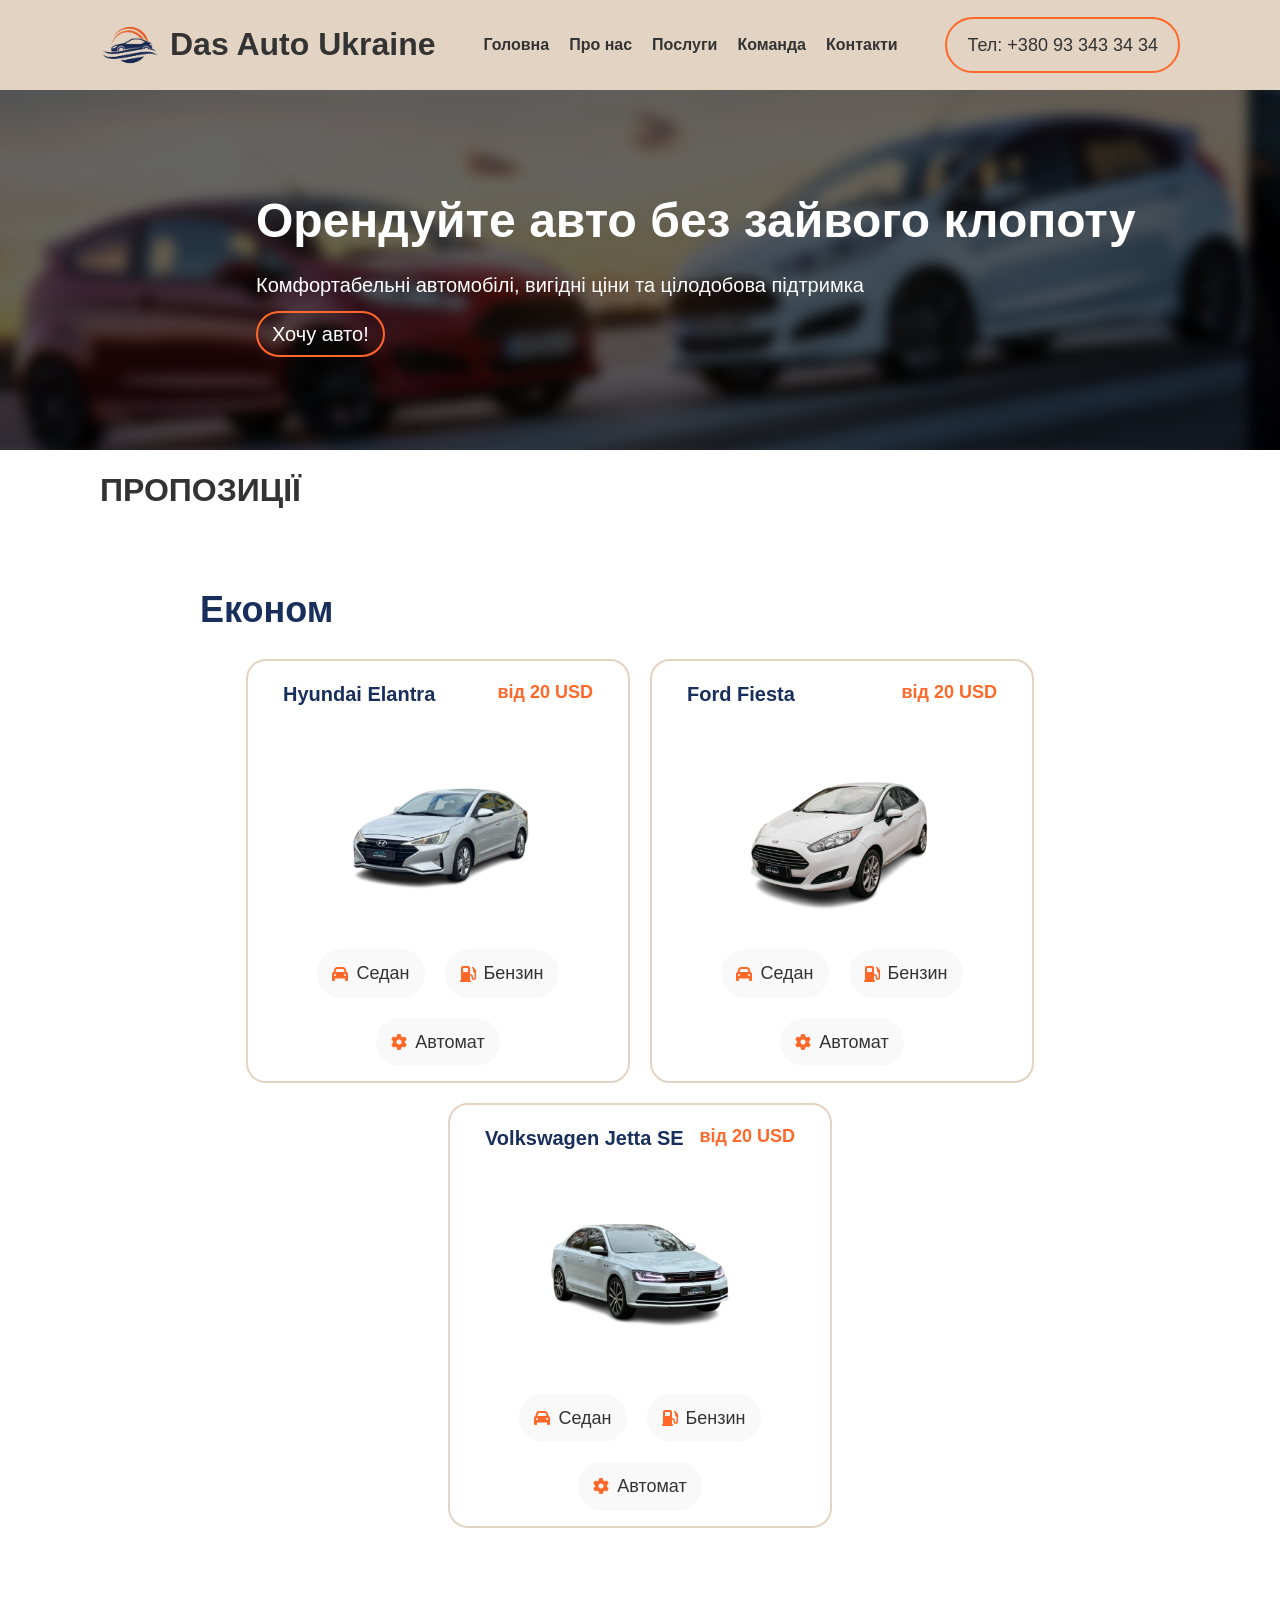
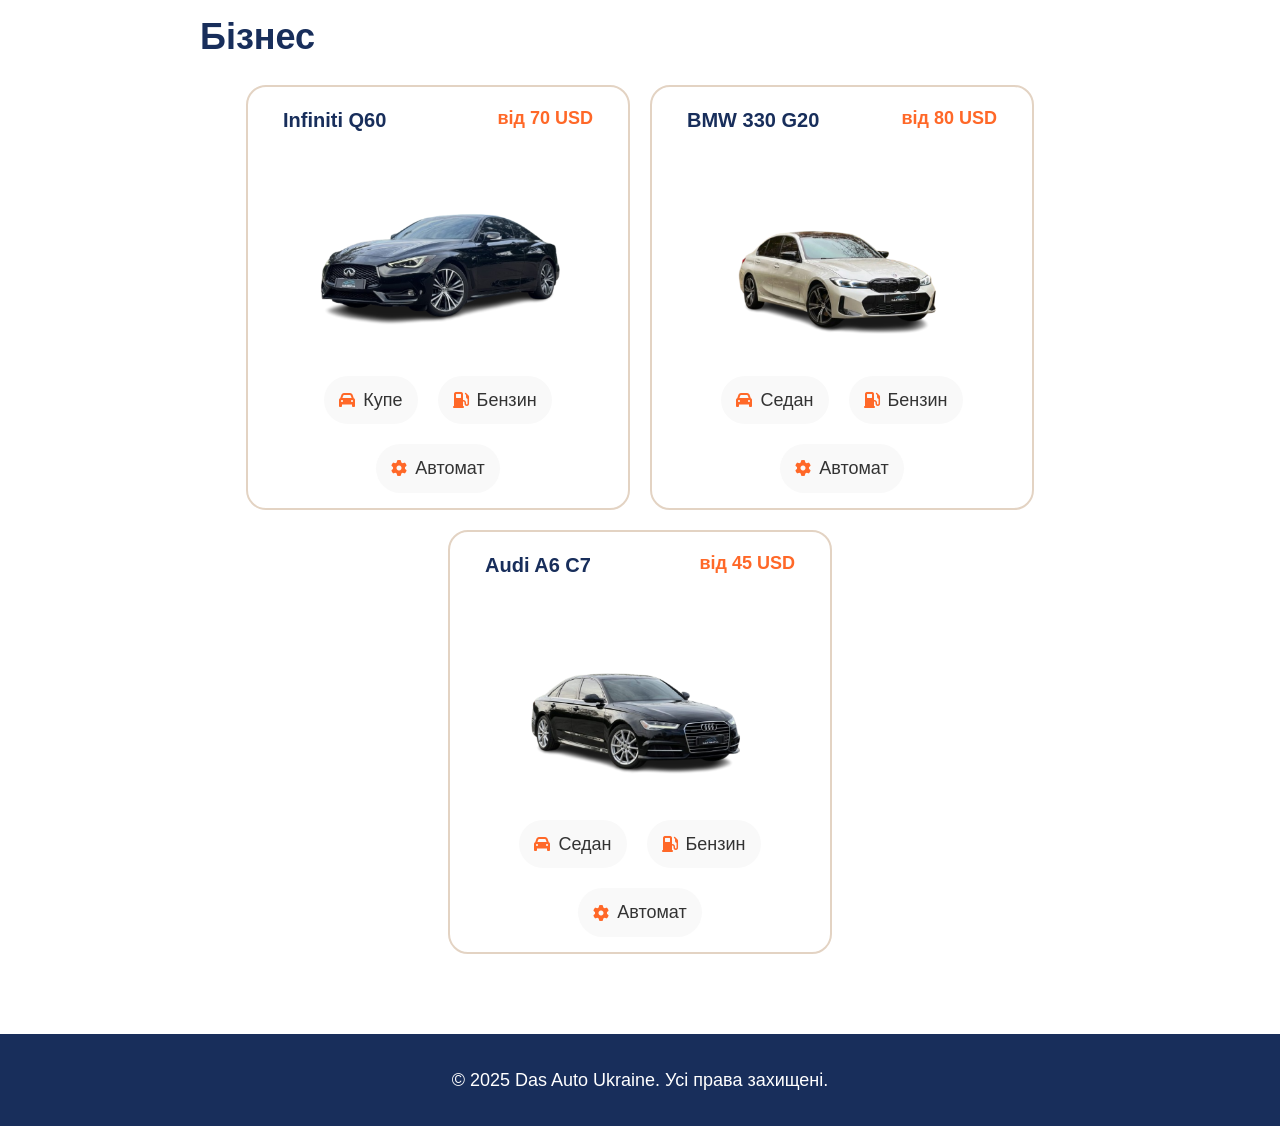
==== index.html @ 3cf12990 "Done" ====
<!DOCTYPE html>
<html lang="en">
<head>
    <meta charset="UTF-8">
    <meta name="viewport" content="width=device-width, initial-scale=1.0">
    <title>Моя сторінка</title>
    <link rel = "stylesheet" href = "css/style.css">
    <link rel="stylesheet" href="https://cdnjs.cloudflare.com/ajax/libs/font-awesome/6.5.1/css/all.min.css">
</head>
<body>
    <div class="app">

    <!-- Header -->
    <header>
        <div class = "logo">
            <img src = "images/logo.png" alt = "AutoRent Logo">
            <h1>Das Auto Ukraine</h1>
        </div>

        <!-- Навігація -->
        <nav>
            <ul>
                <li><a href="index.html">Головна</a></li>
                <li><a href="about.html">Про нас</a></li>
                <li><a href="services.html">Послуги</a></li>
                <li><a href="team.html">Команда</a></li>
                <li><a href="contacts.html">Контакти</a></li>
            </ul>
        </nav>

        <div class = "header-contacts">
            <p>Тел: +380 93 343 34 34</p>
        </div>
    </header>

    <!-- Main -->
    <main>

        <!-- CAROUSEL 
            Містить в собі картинки що змінюють одна одну 
        -->
        <div class="carousel">
            <div class="carousel-track">
                <img src="images/slide1.jpg" alt="Slide 1">
                <img src="images/slide2.jpg" alt="Slide 2">
                <img src="images/slide3.jpg" alt="Slide 3">
            </div>

            <div class="carousel-text">
                <h1>Орендуйте авто без зайвого клопоту </h1>
                <p>Комфортабельні автомобілі, вигідні ціни та цілодобова підтримка</p>
                <a href="services.html">Хочу авто!</a>
            </div>
        </div>

        <!-- Головний контетн -->
        <div class="content-home">
                <h1>ПРОПОЗИЦІЇ</h1>
                <section class="economy-cars">
                    <h2>Економ</h2>
                    
                    <!-- 
                        Контейнер cards тримає в собі картки автомобілів, що можна орендувати
                        Картка автомобіля має в собі: назву авто, ціну оренди за добу, зображення автомобіля і певні характеристики.
                        Картка поділена на 3 блоки:
                        1. Блок-заголовок - містить назву автомобіля і ціну оренди
                        2. Блок-зображення - містить зображення автомобіля
                        3. Блок-інформація - містить в собі інформацію про автомобіль, значення одиниці інформації підписане текстом, а для розмуння самої одиниці є іконка, що була взята з Font Awesome Icons
                        Всі елемети розташовано з використанням display: flex (більше в style.css)
                    -->
                    <div class="cards">
                        
                        <div class="card">
                            <div class="card-title">
                                <p class="car-name">Hyundai Elantra</p>
                                <p class="car-price">від 20 USD</p>
                            </div>
                            <div class="car-img">
                                <img src="images/cars/economy/hyundai-elantra.png">
                            </div>
                            <div class="card-info">
                                <div class="info-item">
                                    <i class="fa-solid fa-car"></i>
                                    <p>Седан</p>
                                </div>
                                <div class="info-item">
                                    <i class="fa-solid fa-gas-pump"></i>
                                    <p>Бензин</p>
                                </div>
                                <div class="info-item">
                                    <i class="fa-solid fa-gear"></i>
                                    <p>Автомат</p>
                                </div>
                            </div>
                        </div>

                        <div class="card">
                            <div class="card-title">
                                <p class="car-name">Ford Fiesta</p>
                                <p class="car-price">від 20 USD</p>
                            </div>
                            <div class="car-img">
                                <img src="images/cars/economy/ford-fiesta.png">
                            </div>
                            <div class="card-info">
                                <div class="info-item">
                                    <i class="fa-solid fa-car"></i>
                                    <p>Седан</p>
                                </div>
                                <div class="info-item">
                                    <i class="fa-solid fa-gas-pump"></i>
                                    <p>Бензин</p>
                                </div>
                                <div class="info-item">
                                    <i class="fa-solid fa-gear"></i>
                                    <p>Автомат</p>
                                </div>
                            </div>
                        </div>

                        <div class="card">
                            <div class="card-title">
                                <p class="car-name">Volkswagen Jetta SE</p>
                                <p class="car-price">від 20 USD</p>
                            </div>
                            <div class="car-img">
                                <img src="images/cars/economy/volkswagen-jetta-se.png">
                            </div>
                            <div class="card-info">
                                <div class="info-item">
                                    <i class="fa-solid fa-car"></i>
                                    <p>Седан</p>
                                </div>
                                <div class="info-item">
                                    <i class="fa-solid fa-gas-pump"></i>
                                    <p>Бензин</p>
                                </div>
                                <div class="info-item">
                                    <i class="fa-solid fa-gear"></i>
                                    <p>Автомат</p>
                                </div>
                            </div>
                        </div>
                    
                    </div>
                </section>

                <section class="busines-cars">
                    <h2>Бізнес</h2>

                    <div class="cards">

                        <div class="card">
                            <div class="card-title">
                                <p class="car-name">Infiniti Q60</p>
                                <p class="car-price">від 70 USD</p>
                            </div>
                            <div class="car-img">
                                <img src="images/cars/busines/infinity-q60.png">
                            </div>
                            <div class="card-info">
                                <div class="info-item">
                                    <i class="fa-solid fa-car"></i>
                                    <p>Купе</p>
                                </div>
                                <div class="info-item">
                                    <i class="fa-solid fa-gas-pump"></i>
                                    <p>Бензин</p>
                                </div>
                                <div class="info-item">
                                    <i class="fa-solid fa-gear"></i>
                                    <p>Автомат</p>
                                </div>
                            </div>
                        </div>

                        <div class="card">
                            <div class="card-title">
                                <p class="car-name">BMW 330 G20</p>
                                <p class="car-price">від 80 USD</p>
                            </div>
                            <div class="car-img">
                                <img src="images/cars/busines/bmw-330-g20.png">
                            </div>
                            <div class="card-info">
                                <div class="info-item">
                                    <i class="fa-solid fa-car"></i>
                                    <p>Седан</p>
                                </div>
                                <div class="info-item">
                                    <i class="fa-solid fa-gas-pump"></i>
                                    <p>Бензин</p>
                                </div>
                                <div class="info-item">
                                    <i class="fa-solid fa-gear"></i>
                                    <p>Автомат</p>
                                </div>
                            </div>
                        </div>

                        <div class="card">
                            <div class="card-title">
                                <p class="car-name">Audi A6 C7</p>
                                <p class="car-price">від 45 USD</p>
                            </div>
                            <div class="car-img">
                                <img src="images/cars/busines/audi-a6-c7.png">
                            </div>
                            <div class="card-info">
                                <div class="info-item">
                                    <i class="fa-solid fa-car"></i>
                                    <p>Седан</p>
                                </div>
                                <div class="info-item">
                                    <i class="fa-solid fa-gas-pump"></i>
                                    <p>Бензин</p>
                                </div>
                                <div class="info-item">
                                    <i class="fa-solid fa-gear"></i>
                                    <p>Автомат</p>
                                </div>
                            </div>
                        </div>

                    </div>
                </section>
        </div>

    </main>

    <!-- Footer -->
    <footer>
        <p>© 2025 Das Auto Ukraine. Усі права захищені.</p>
    </footer>
    

    </div>

    <script src="js/carousel.js"></script>
</body>
</html>
---- css/style.css ----
/* Reset & Base */
* {
    margin: 0;
    padding: 0;
    box-sizing: border-box;
}

body {
    font-family: Arial, sans-serif;
    color: #333;
    line-height: 1.6;
}

h2 {
    font-size: 36px;
    color: #182e5b;
    margin-bottom: 20px;
}

p {
    font-size: 18px;
    line-height: 1.8;
}

/* Layout */
header, section, .content-home, .about-content, .services-content, .team-content, .contacts-content {
    padding: 15px 100px;
}

section {
    margin: 50px 0;
}

/* Header */
header {
    display: flex;
    justify-content: space-between;
    align-items: center;
    background-color: #e3d3c3;
}

.logo {
    display: flex;
    align-items: center;
    gap: 10px;
}

.logo img {
    width: 60px;
}

nav ul {
    list-style: none;
    display: flex;
    gap: 20px;
}

nav a {
    text-decoration: none;
    color: #333;
    font-weight: bold;
}

nav a:hover {
    color: #ff6828;
}

.header-contacts {
    padding: 10px 20px;
    border: 2px solid #ff6828;
    border-radius: 50px;
}

/* Carousel */
.carousel {
    width: 100%;
    height: 40vh;              /* 30% of screen height */
    position: relative;
    overflow: hidden;
}

.carousel-track {
    display: flex;
    height: 100%;
    transition: transform 0.5s ease-in-out;
}

.carousel img {
    width: 100vw;              /* full screen width */
    height: 40vh;              /* match carousel height */
    object-fit: cover;         /* crop image if needed */
    flex-shrink: 0;
    filter: blur(6px);
    transform: scale(1.05);
}

.carousel-text {
    padding-left: 20%;
    position: absolute;
    inset: 0;                         /* top, right, bottom, left */
    display: flex;
    flex-direction: column;   /* column layout */
    justify-content: center;  /* vertical position */
    align-items: flex-start;  /* ⬅ left aligned */
    color: white;
    text-align: center;
    background: rgba(0, 0, 0, 0.602);   /* optional dark overlay */
    z-index: 2;
}

.carousel-text h1 {
    font-size: clamp(24px, 4vw, 48px);
    margin: 0;
}

.carousel-text p {
    font-size: clamp(14px, 2vw, 20px);
    margin-top: 8px;
}

.carousel-text a {
    font-size: clamp(14px, 2vw, 20px);
    margin-top: 8px;

    text-decoration: none;
    color: white;
    padding: 5px 14px;
    border: 2px solid #ff6828;
    border-radius: 75px; 
}

.carousel-text a:hover {
    background: #ff6828;
}

/* Hero Sections */
.about-hero, .services-hero, .team-hero, .contacts-hero {
    padding: 80px 100px;
    text-align: center;
    color: white;
}

.about-hero, .team-hero {
    background: linear-gradient(135deg, #182e5b, #2a4a7f);
}

.services-hero, .contacts-hero {
    background: linear-gradient(135deg, #ff6828, #ff8c5a);
}

.about-hero h1, .services-hero h1, .team-hero h1, .contacts-hero h1 {
    font-size: 48px;
    margin-bottom: 20px;
}

/* Cards */
.cards, .card-info {
    display: flex;
    justify-content: center;
    gap: 20px;
    flex-wrap: wrap;
}

.card, .service-card-large, .value-card, .location-card, .team-member-card, .faq-item, .contact-form, .contact-info-section {
    border: 2px solid #e3d3c3;
    border-radius: 20px;
    padding: 30px;
    background: white;
}

.card {
    width: 30vw;
    min-width: 280px;
    padding: 15px;
}

.card:hover, .service-card-large:hover, .value-card:hover, .location-card:hover, .team-member-card:hover {
    border-color: #ff6828;
}

.card-title {
    display: flex;
    justify-content: space-between;
    margin: 0 20px 15px;
    font-weight: bold;
}

.car-name {
    font-size: 20px;
    color: #182e5b;
}

.car-price, .stat-number, .price-value {
    font-size: 18px;
    color: #ff6828;
}

.stat-number, .price-value {
    font-size: 48px;
    font-weight: bold;
}

.car-img {
    text-align: center;
    margin: 15px 0;
}

.car-img img {
    max-height: 200px;
    max-width: 100%;
}

.info-item {
    display: flex;
    align-items: center;
    gap: 8px;
    background: #f9f9f9;
    border-radius: 50px;
    padding: 8px 15px;
}

.info-item i, .feature-item i {
    color: #ff6828;
}

/* Service Cards */
.service-header {
    display: flex;
    align-items: center;
    gap: 20px;
    margin-bottom: 25px;
}

.service-icon, .contact-icon-large {
    width: 70px;
    height: 70px;
    background: linear-gradient(135deg, #ff6828, #ff8c5a);
    border-radius: 50%;
    display: flex;
    align-items: center;
    justify-content: center;
    font-size: 32px;
    color: white;
}

.contact-icon-large {
    width: 50px;
    height: 50px;
    font-size: 24px;
}

.service-header h3 {
    font-size: 32px;
    color: #182e5b;
}

.service-features, .stats-container, .values-grid, .benefits-grid, .team-grid, .locations-grid, .hours-grid, .price-grid {
    display: grid;
    grid-template-columns: repeat(auto-fit, minmax(250px, 1fr));
    gap: 20px;
    margin: 20px 0;
}

.price-grid {
    min-width: 200px;
}

.feature-item {
    display: flex;
    gap: 12px;
}

/* Common Cards */
.stat-card, .benefit-card {
    background: #e3d3c3;
    padding: 30px;
    border-radius: 20px;
    text-align: center;
}

.value-card, .location-card, .team-member-card {
    text-align: center;
    transition: transform 0.3s;
}

.stat-card:hover, .value-card:hover, .location-card:hover, .team-member-card:hover {
    transform: translateY(-5px);
}

.value-card i, .benefit-card i, .location-card i {
    font-size: 40px;
    color: #ff6828;
    margin-bottom: 20px;
}

.value-card h3, .benefit-card h4, .location-card h3 {
    font-size: 24px;
    color: #182e5b;
    margin-bottom: 15px;
}

/* Timeline */
.timeline-item {
    display: flex;
    gap: 30px;
    margin-bottom: 40px;
    align-items: center;
}

.timeline-year {
    font-size: 32px;
    font-weight: bold;
    color: #ff6828;
    min-width: 100px;
}

.timeline-content {
    flex: 1;
    background: #f9f9f9;
    padding: 25px;
    border-radius: 15px;
    border-left: 4px solid #ff6828;
}

.timeline-content h3 {
    color: #182e5b;
    margin-bottom: 10px;
}

/* Pricing */
.pricing-section {
    background: #f9f9f9;
    border-radius: 20px;
    padding: 40px;
    margin-top: 30px;
}

.price-item {
    background: white;
    padding: 20px;
    border-radius: 12px;
    text-align: center;
    border: 2px solid #e3d3c3;
}

/* Contacts */
.contacts-grid {
    display: grid;
    grid-template-columns: 1fr 1fr;
    gap: 40px;
    margin-bottom: 60px;
}

.contact-item-large {
    display: flex;
    gap: 20px;
    padding: 20px;
    background: #f9f9f9;
    border-radius: 15px;
}

.contact-item-large:hover {
    background: #e3d3c3;
}

.contact-details a {
    color: #ff6828;
    text-decoration: none;
    font-weight: bold;
}

/* Forms */
.form-group {
    margin-bottom: 20px;
}

.form-group label {
    display: block;
    margin-bottom: 8px;
    color: #182e5b;
    font-weight: bold;
}

.form-group input, .form-group textarea, .form-group select {
    width: 100%;
    padding: 12px 15px;
    border: 2px solid #e3d3c3;
    border-radius: 10px;
    font-size: 16px;
}

.form-group input:focus, .form-group textarea:focus, .form-group select:focus {
    outline: none;
    border-color: #ff6828;
}

.form-group textarea {
    min-height: 120px;
    resize: vertical;
}

/* Buttons */
.submit-button, .cta-button, .join-button {
    padding: 15px 40px;
    background: #ff6828;
    color: white;
    border: none;
    border-radius: 50px;
    font-size: 18px;
    font-weight: bold;
    cursor: pointer;
    text-decoration: none;
    display: inline-block;
}

.submit-button:hover, .cta-button:hover, .join-button:hover {
    background: #ff8c5a;
}

.submit-button {
    width: 100%;
}

/* Special Sections */
.working-hours, .values-section, .cta-section {
    color: white;
    padding: 60px;
    border-radius: 20px;
    margin: 60px 0;
    text-align: center;
}

.working-hours, .cta-section {
    background: linear-gradient(135deg, #182e5b, #2a4a7f);
}

.values-section {
    background: linear-gradient(135deg, #ff6828, #ff8c5a);
}

.working-hours h2, .values-section h2, .cta-section h2 {
    color: white;
    margin-bottom: 40px;
}

.hours-item {
    background: rgba(255, 255, 255, 0.1);
    padding: 25px;
    border-radius: 15px;
    text-align: center;
}

.value-item i {
    font-size: 48px;
    margin-bottom: 15px;
}

/* Team */
.member-image {
    width: 100%;
    height: 350px;
    object-fit: cover;
    background: #e3d3c3;
}

.member-info h3 {
    font-size: 28px;
    color: #182e5b;
    margin-bottom: 10px;
}

.member-position {
    font-size: 16px;
    color: #ff6828;
    font-weight: bold;
    margin-bottom: 15px;
}

.member-skills {
    display: flex;
    flex-wrap: wrap;
    gap: 8px;
    justify-content: center;
    margin-top: 15px;
}

.skill-tag {
    background: #e3d3c3;
    color: #182e5b;
    padding: 6px 15px;
    border-radius: 20px;
    font-size: 13px;
}

.member-contact {
    margin-top: 20px;
    padding-top: 20px;
    border-top: 1px solid #e3d3c3;
}

.contact-item {
    display: flex;
    align-items: center;
    justify-content: center;
    gap: 10px;
    margin: 8px 0;
    font-size: 14px;
    color: #666;
}

.contact-item i {
    color: #ff6828;
}

.department-header {
    background: #e3d3c3;
    padding: 20px 30px;
    border-radius: 15px;
    margin-bottom: 30px;
}

/* Map & Social */
.map-placeholder {
    width: 100%;
    height: 450px;
    background: linear-gradient(135deg, #e3d3c3, #f5f5f5);
    display: flex;
    align-items: center;
    justify-content: center;
    flex-direction: column;
    gap: 20px;
}

.map-placeholder i {
    font-size: 64px;
    color: #182e5b;
}

.social-links {
    display: flex;
    justify-content: center;
    gap: 20px;
}

.social-link {
    width: 60px;
    height: 60px;
    background: #e3d3c3;
    border-radius: 50%;
    display: flex;
    align-items: center;
    justify-content: center;
    font-size: 28px;
    color: #182e5b;
    text-decoration: none;
}

.social-link:hover {
    background: #ff6828;
    color: white;
}

/* Join Team */
.join-team {
    padding: 60px;
    border-radius: 20px;
    text-align: center;
    margin-top: 60px;
    background: #f9f9f9;
}

.join-team h2 {
    color: #182e5b;
}

/* Footer */
footer {
    text-align: center;
    padding: 30px;
    background: #182e5b;
    color: white;
}

/* Responsive */
@media (max-width: 768px) {
    header, section, .content-home, .about-content, .services-content, .team-content, .contacts-content, .about-hero, .services-hero, .team-hero, .contacts-hero {
        padding: 20px;
        margin: 20px;
    }

    .carousel-text {
        padding-left: 10%;
    }

    .card {
        width: 90%;
    }

    .contacts-grid, .timeline-item {
        grid-template-columns: 1fr;
        flex-direction: column;
        align-items: flex-start;
    }

    .working-hours, .values-section, .join-team, .cta-section {
        padding: 30px 20px;
    }
}
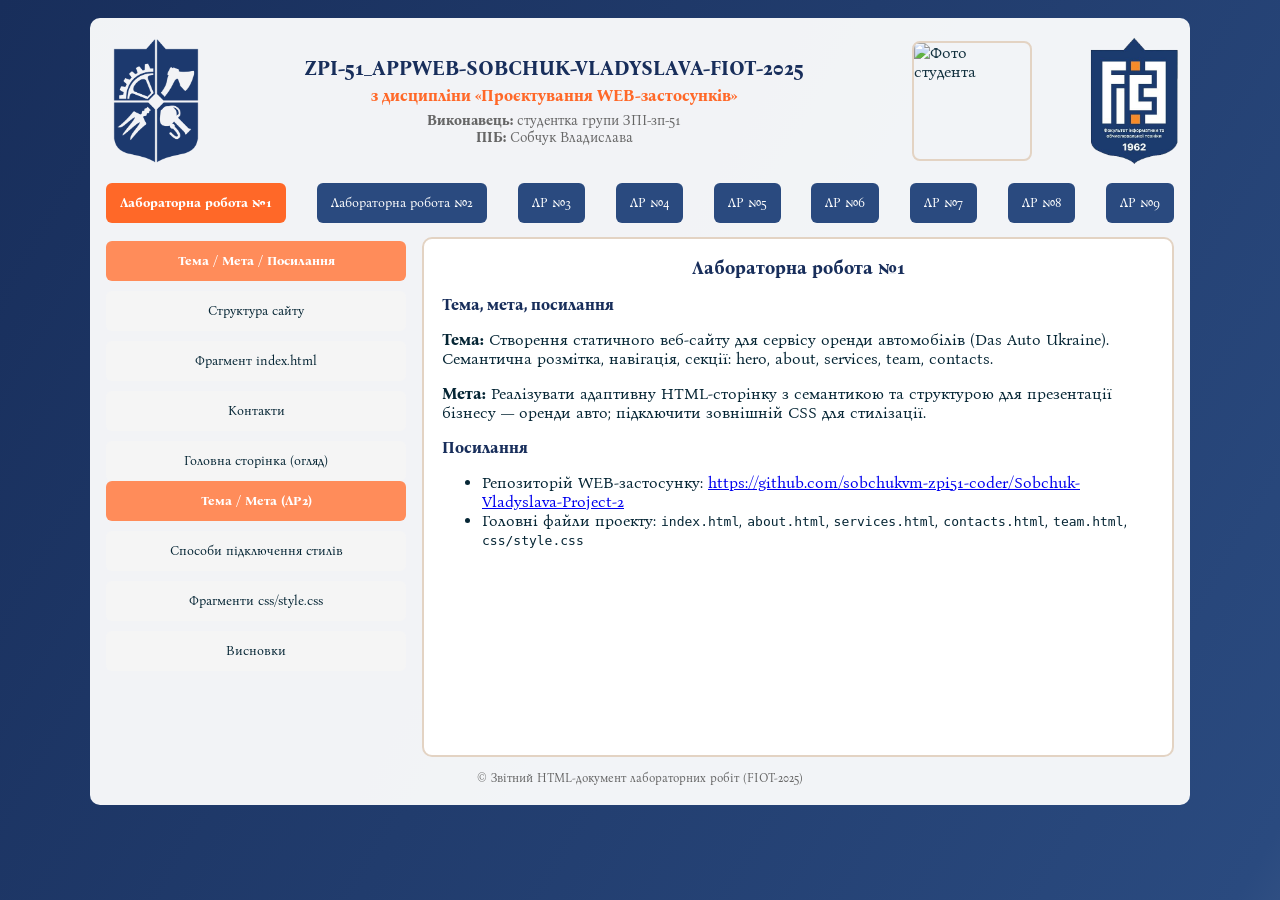
==== commit 0808d344: "Initial commit (full overwrite)" ====
--- a/index.html
+++ b/index.html
@@ -1,241 +1,374 @@
-<!DOCTYPE html>
-<html lang="en">
+<!doctype html>
+<html lang="uk">
 <head>
-    <meta charset="UTF-8">
-    <meta name="viewport" content="width=device-width, initial-scale=1.0">
-    <title>Моя сторінка</title>
-    <link rel = "stylesheet" href = "css/style.css">
-    <link rel="stylesheet" href="https://cdnjs.cloudflare.com/ajax/libs/font-awesome/6.5.1/css/all.min.css">
+  <meta charset="utf-8" />
+  <meta name="viewport" content="width=device-width, initial-scale=1" />
+  <title>ZPI-51_appWEB-Sobchuk-Vladyslava-FIOT-2025</title>
+
+  <link rel="preconnect" href="https://fonts.googleapis.com">
+  <link rel="preconnect" href="https://fonts.gstatic.com" crossorigin>
+  <link href="https://fonts.googleapis.com/css2?family=Bona+Nova:ital,wght@0,400;0,700;1,400&display=swap" rel="stylesheet">
+
+  <style>
+    :root{
+      /* палітра відповідно до сайту про авто (темно-синьо/помаранчева) */
+      --bg:#ffffff;
+      --navy:#182e5b;
+      --navy-2:#2a4a7f;
+      --accent:#ff6828;
+      --accent-2:#ff8c5a;
+      --muted:#666;
+      --line:#e3d3c3;
+      --tab:#f5f5f5;
+      --ink:#062635;
+    }
+    *{box-sizing:border-box;}
+    body{
+      margin:0;
+      font-family: 'Bona Nova', serif;
+      color: var(--ink);
+      background: linear-gradient(120deg, var(--navy), var(--navy-2), #f5f5f5);
+      background-size: 200% 200%;
+      animation: bgGradient 20s ease infinite;
+      position: relative;
+    }
+
+    .page{
+      max-width: 1100px;
+      margin: 18px auto;
+      padding: 14px 16px 20px;
+      background: rgba(255,255,255,0.94);
+      border-radius: 10px;
+      z-index: 2;
+    }
+
+    header{
+      display: grid;
+      grid-template-columns: 90px 1fr 160px 90px;
+      align-items: center;
+      gap: 12px;
+      margin-bottom: 12px;
+    }
+
+    .title{ text-align:center; line-height:1.2; }
+    .title h1{ margin:0; font-size:20px; font-weight:700; text-transform:uppercase; color:var(--navy); }
+    .title h2{ margin:6px 0 0; font-size:16px; font-weight:700; color:var(--accent); }
+    .title p{ margin:8px 0 0; font-size:14px; color:var(--muted); }
+
+    .photo{ width:120px; height:120px; border:2px solid var(--line); overflow:hidden; border-radius:8px; }
+    .photo img{ width:100%; height:100%; object-fit:cover; opacity:0.95; transition:opacity .3s; }
+    .photo img:hover{ opacity:1; }
+
+    .tabs{ display:flex; gap:10px; flex-wrap:wrap; justify-content:space-between; margin:8px 0 14px; padding:0; list-style:none; }
+    .tabs button{
+      border:none; flex:1; background:var(--navy-2); color:#fff; border-radius:6px; padding:12px 14px; cursor:pointer; font-family:'Bona Nova', serif;
+    }
+    .tabs button.is-active{ background:var(--accent); color:#fff; font-weight:700; }
+
+    .layout{ display:grid; grid-template-columns:300px 1fr; gap:16px; align-items:start; }
+    aside{ padding-top:4px; }
+
+    .menu{ display:flex; flex-direction:column; gap:10px; }
+    .menu button{
+      border:none; background:var(--tab); border-radius:6px; padding:12px 14px; cursor:pointer; font-family:'Bona Nova', serif; color:var(--ink);
+    }
+    .menu button.is-active{ background:var(--accent-2); color:#fff; font-weight:700; }
+
+    main{
+      border:2px solid var(--line); min-height:520px; padding:18px; background:rgba(255,255,255,0.98); border-radius:10px;
+    }
+    .content-title{ text-align:center; margin:0 0 12px; font-size:18px; font-weight:700; color:var(--navy); }
+    .hint{ text-align:center; color:var(--muted); margin:0 0 16px; font-size:14px; }
+
+    section[hidden]{ display:none !important; }
+    section h3{ margin:12px 0 8px; font-size:16px; color:var(--navy); }
+    pre{ border:1px solid #ddd; padding:10px; background:#fafafa; overflow:auto; }
+
+    footer{ margin-top:14px; font-size:12px; color:var(--muted); text-align:center; }
+
+    @keyframes bgGradient{
+      0%{ background-position:0% 50%; } 50%{ background-position:100% 50%; } 100%{ background-position:0% 50%; }
+    }
+  </style>
 </head>
+
 <body>
-    <div class="app">
-
-    <!-- Header -->
+  <div class="page">
+
     <header>
-        <div class = "logo">
-            <img src = "images/logo.png" alt = "AutoRent Logo">
-            <h1>Das Auto Ukraine</h1>
+      <div class="logo logo1">
+        <img src="images/logo1.png" alt="Логотип" width="100px">
+      </div>
+
+      <div class="title">
+        <h1>ZPI-51_appWEB-Sobchuk-Vladyslava-FIOT-2025</h1>
+        <h2>з дисципліни «Проєктування WEB-застосунків»</h2>
+        <p>
+          <strong>Виконавець:</strong> студентка групи ЗПІ-зп-51<br>
+          <strong>ПІБ:</strong> Собчук Владислава
+        </p>
+      </div>
+
+      <div class="photo" aria-label="Фото студента">
+        <img src="images/photo.png" alt="Фото студента">
+      </div>
+
+      <div class="logo logo2">
+        <img src="images/logo2.png" alt="Логотип факультету" width="100px">
+      </div>
+    </header>
+
+    <!-- Tabs for labs -->
+    <nav aria-label="Вкладки лабораторних робіт">
+      <ul class="tabs" id="labTabs">
+        <li><button class="is-active" data-lab="lab1">Лабораторна робота №1</button></li>
+        <li><button data-lab="lab2">Лабораторна робота №2</button></li>
+        <li><button data-lab="lab3">ЛР №3</button></li>
+        <li><button data-lab="lab4">ЛР №4</button></li>
+        <li><button data-lab="lab5">ЛР №5</button></li>
+        <li><button data-lab="lab6">ЛР №6</button></li>
+        <li><button data-lab="lab7">ЛР №7</button></li>
+        <li><button data-lab="lab8">ЛР №8</button></li>
+        <li><button data-lab="lab9">ЛР №9</button></li>
+      </ul>
+    </nav>
+
+    <div class="layout">
+      <!-- Left menu -->
+      <aside>
+        <!-- LAB 1 MENU -->
+        <div class="menu" id="leftMenuLab1">
+          <button class="is-active wide" data-section="meta">Тема / Мета / Посилання</button>
+          <button class="wide" data-section="structure">Структура сайту</button>
+          <button class="indent" data-section="index-snippet">Фрагмент index.html</button>
+          <button class="indent" data-section="contacts-snippet">Контакти</button>
+          <button class="wide" data-section="homePage">Головна сторінка (огляд)</button>
         </div>
 
-        <!-- Навігація -->
-        <nav>
+        <!-- LAB 2 MENU -->
+        <div class="menu" id="leftMenuLab2" hidden>
+          <button class="is-active wide" data-section="lab2meta">Тема / Мета (ЛР2)</button>
+          <button class="wide" data-section="cssConnect">Способи підключення стилів</button>
+          <button class="wide" data-section="css-snippet">Фрагменти css/style.css</button>
+          <button class="wide" data-section="lab2Conclusion">Висновки</button>
+        </div>
+      </aside>
+
+      <main aria-label="Місце виведення інформації">
+        <h3 class="content-title" id="contentTitle">Лабораторна робота №1</h3>
+        <p class="hint" id="contentHint"></p>
+
+        <!-- LAB 1 -->
+        <div class="lab" data-lab="lab1">
+
+          <section id="meta">
+            <h3>Тема, мета, посилання</h3>
+            <p><strong>Тема:</strong> Створення статичного веб-сайту для сервісу оренди автомобілів (Das Auto Ukraine). Семантична розмітка, навігація, секції: hero, about, services, team, contacts.</p>
+            <p><strong>Мета:</strong> Реалізувати адаптивну HTML-сторінку з семантикою та структурою для презентації бізнесу — оренди авто; підключити зовнішній CSS для стилізації.</p>
+
+            <h3>Посилання</h3>
             <ul>
-                <li><a href="index.html">Головна</a></li>
-                <li><a href="about.html">Про нас</a></li>
-                <li><a href="services.html">Послуги</a></li>
-                <li><a href="team.html">Команда</a></li>
-                <li><a href="contacts.html">Контакти</a></li>
+              <li>Репозиторій WEB-застосунку: <a href="https://github.com/sobchukvm-zpi51-coder/Sobchuk-Vladyslava-Project-2" target="_blank" rel="noreferrer">https://github.com/sobchukvm-zpi51-coder/Sobchuk-Vladyslava-Project-2</a></li>
+              <li>Головні файли проекту: <code>index.html</code>, <code>about.html</code>, <code>services.html</code>, <code>contacts.html</code>, <code>team.html</code>, <code>css/style.css</code></li>
             </ul>
-        </nav>
-
-        <div class = "header-contacts">
-            <p>Тел: +380 93 343 34 34</p>
+          </section>
+
+          <section id="structure" hidden>
+            <h3>Структура сайту (коротко)</h3>
+            <p>Сайт побудований семантично: <code>&lt;header&gt;</code> — навігація та логотип; <code>&lt;main&gt;</code> — секції <code>hero</code>, <code>about</code>, <code>services</code>, <code>team</code>, <code>contacts</code>; <code>&lt;footer&gt;</code> — підвал. Навігація використовує внутрішні посилання на html документи.</p>
+          </section>
+
+          <section id="index-snippet" hidden>
+            <h3>Фрагмент з index.html (навести реальний код із вашого проекту)</h3>
+            <pre><code>
+&lt;section id="hero"&gt;
+    &lt;h2&gt;Орендуйте авто без зайвого клопоту&lt;/h2&gt;
+    &lt;p&gt;Комфортабельні автомобілі, вигідні ціни та цілодобова підтримка&lt;/p&gt;
+    &lt;button&gt;Хочу авто!&lt;/button&gt;
+&lt;/section&gt;
+
+&lt;!-- About --&gt;
+&lt;section id="about"&gt;
+    &lt;h2&gt;Про нас&lt;/h2&gt;
+    &lt;p&gt;Das Auto Ukraine — сервіс оренди авто з 10-річним досвідом...&lt;/p&gt;
+&lt;/section&gt;</code></pre>
+          </section>
+
+          <section id="contacts-snippet" hidden>
+            <h3>Контакти (з проекту)</h3>
+            <pre><code>&lt;section id="contacts"&gt;
+    &lt;h2&gt;Контакти&lt;/h2&gt;
+    &lt;p&gt;Email: contact@dasautoua.com&lt;/p&gt;
+    &lt;p&gt;Телефон: +380 67 343 34 34&lt;/p&gt;
+    &lt;p&gt;Адреса: м. Київ, вул. Саперне Поле, 12&lt;/p&gt;
+&lt;/section&gt;</code></pre>
+          </section>
+
+          <section id="homePage" hidden>
+            <h3>Головна сторінка — короткий огляд</h3>
+            <p>Головна сторінка містить: hero-блок із CTA, короткий блок про компанію, блоки послуг (Оренда авто, Оренда з водієм, Довгострокова оренда), секцію команди та контакти. Усі стилі винесені в <code>css/style.css</code>. Зображення розміщені в папці <code>images/</code>.</p>
+          </section>
         </div>
-    </header>
-
-    <!-- Main -->
-    <main>
-
-        <!-- CAROUSEL 
-            Містить в собі картинки що змінюють одна одну 
-        -->
-        <div class="carousel">
-            <div class="carousel-track">
-                <img src="images/slide1.jpg" alt="Slide 1">
-                <img src="images/slide2.jpg" alt="Slide 2">
-                <img src="images/slide3.jpg" alt="Slide 3">
-            </div>
-
-            <div class="carousel-text">
-                <h1>Орендуйте авто без зайвого клопоту </h1>
-                <p>Комфортабельні автомобілі, вигідні ціни та цілодобова підтримка</p>
-                <a href="services.html">Хочу авто!</a>
-            </div>
+
+        <!-- LAB 2 -->
+        <div class="lab" data-lab="lab2" hidden>
+
+          <section id="lab2meta">
+            <h3>Тема ЛР №2</h3>
+            <p>Стильове оформлення елементів в HTML-документах. Підключення CSS. Селектори (тег, клас, id) та основні правила стилізації.</p>
+
+            <h3>Мета ЛР №2</h3>
+            <p>Навчитися підключати зовнішні CSS-файли та застосовувати селектори для оформлення елементів інтерфейсу сайту оренди авто.</p>
+
+            <h3>Посилання</h3>
+            <ul>
+              <li>Репозиторій: <a href="https://github.com/sobchukvm-zpi51-coder/Sobchuk-Vladyslava-Project-2" target="_blank" rel="noreferrer">sobchukvm-zpi51-coder/Sobchuk-Vladyslava-Project-2</a></li>
+            </ul>
+          </section>
+
+          <section id="cssConnect" hidden>
+            <h3>Способи підключення стилів</h3>
+            <h4>1) Зовнішній CSS-файл (використано в проєкті)</h4>
+            <pre><code>&lt;link rel="stylesheet" href="css/style.css"&gt;</code></pre>
+
+            <h4>2) Внутрішній та інлайн (не використані як основні)</h4>
+            <pre><code>&lt;style&gt; /* внутрішні стилі */ &lt;/style&gt;
+&lt;h1 style="color:#00595C;"&gt;Заголовок&lt;/h1&gt; /* інлайн */</code></pre>
+          </section>
+
+          <section id="css-snippet" hidden>
+            <h3>Фрагменти з css/style.css (взято з вашого проєкту)</h3>
+
+            <pre><code>/* базові налаштування */
+body {
+    text-align: center;
+    margin: 0;
+    font-family: Arial, sans-serif;
+}
+
+/* header */
+header {
+    display: flex;
+    justify-content: space-between;
+    align-items: left;
+    padding: 15px 30px;
+}
+
+/* лого */
+.logo img {
+    width: 80px;
+}
+
+/* описи послуг */
+.service-card {
+    border: 1px solid #ddd;
+    padding: 20px;
+    margin: 15px auto;
+    max-width: 400px;
+    border-radius: 10px;
+}</code></pre>
+
+            <p>Ці стилі показують підхід: базові правила для body, стилізація header, обмеження ширини та стилі для карток послуг. Ви можете розширити їх, додавши кольори (--navy, --accent) щоб отримати повну гаму сторінки.</p>
+          </section>
+
+          <section id="lab2Conclusion" hidden>
+            <h3>Висновки до ЛР №2</h3>
+            <p>У ході роботи застосовано підключення зовнішнього CSS, продемонстровано приклади селекторів та стилів з реального проєкту (header, .service-card). Це дозволяє оформити сайт оренди авто у відповідній візуальній гамі та підтримувати централізовану стилізацію.</p>
+          </section>
         </div>
 
-        <!-- Головний контетн -->
-        <div class="content-home">
-                <h1>ПРОПОЗИЦІЇ</h1>
-                <section class="economy-cars">
-                    <h2>Економ</h2>
-                    
-                    <!-- 
-                        Контейнер cards тримає в собі картки автомобілів, що можна орендувати
-                        Картка автомобіля має в собі: назву авто, ціну оренди за добу, зображення автомобіля і певні характеристики.
-                        Картка поділена на 3 блоки:
-                        1. Блок-заголовок - містить назву автомобіля і ціну оренди
-                        2. Блок-зображення - містить зображення автомобіля
-                        3. Блок-інформація - містить в собі інформацію про автомобіль, значення одиниці інформації підписане текстом, а для розмуння самої одиниці є іконка, що була взята з Font Awesome Icons
-                        Всі елемети розташовано з використанням display: flex (більше в style.css)
-                    -->
-                    <div class="cards">
-                        
-                        <div class="card">
-                            <div class="card-title">
-                                <p class="car-name">Hyundai Elantra</p>
-                                <p class="car-price">від 20 USD</p>
-                            </div>
-                            <div class="car-img">
-                                <img src="images/cars/economy/hyundai-elantra.png">
-                            </div>
-                            <div class="card-info">
-                                <div class="info-item">
-                                    <i class="fa-solid fa-car"></i>
-                                    <p>Седан</p>
-                                </div>
-                                <div class="info-item">
-                                    <i class="fa-solid fa-gas-pump"></i>
-                                    <p>Бензин</p>
-                                </div>
-                                <div class="info-item">
-                                    <i class="fa-solid fa-gear"></i>
-                                    <p>Автомат</p>
-                                </div>
-                            </div>
-                        </div>
-
-                        <div class="card">
-                            <div class="card-title">
-                                <p class="car-name">Ford Fiesta</p>
-                                <p class="car-price">від 20 USD</p>
-                            </div>
-                            <div class="car-img">
-                                <img src="images/cars/economy/ford-fiesta.png">
-                            </div>
-                            <div class="card-info">
-                                <div class="info-item">
-                                    <i class="fa-solid fa-car"></i>
-                                    <p>Седан</p>
-                                </div>
-                                <div class="info-item">
-                                    <i class="fa-solid fa-gas-pump"></i>
-                                    <p>Бензин</p>
-                                </div>
-                                <div class="info-item">
-                                    <i class="fa-solid fa-gear"></i>
-                                    <p>Автомат</p>
-                                </div>
-                            </div>
-                        </div>
-
-                        <div class="card">
-                            <div class="card-title">
-                                <p class="car-name">Volkswagen Jetta SE</p>
-                                <p class="car-price">від 20 USD</p>
-                            </div>
-                            <div class="car-img">
-                                <img src="images/cars/economy/volkswagen-jetta-se.png">
-                            </div>
-                            <div class="card-info">
-                                <div class="info-item">
-                                    <i class="fa-solid fa-car"></i>
-                                    <p>Седан</p>
-                                </div>
-                                <div class="info-item">
-                                    <i class="fa-solid fa-gas-pump"></i>
-                                    <p>Бензин</p>
-                                </div>
-                                <div class="info-item">
-                                    <i class="fa-solid fa-gear"></i>
-                                    <p>Автомат</p>
-                                </div>
-                            </div>
-                        </div>
-                    
-                    </div>
-                </section>
-
-                <section class="busines-cars">
-                    <h2>Бізнес</h2>
-
-                    <div class="cards">
-
-                        <div class="card">
-                            <div class="card-title">
-                                <p class="car-name">Infiniti Q60</p>
-                                <p class="car-price">від 70 USD</p>
-                            </div>
-                            <div class="car-img">
-                                <img src="images/cars/busines/infinity-q60.png">
-                            </div>
-                            <div class="card-info">
-                                <div class="info-item">
-                                    <i class="fa-solid fa-car"></i>
-                                    <p>Купе</p>
-                                </div>
-                                <div class="info-item">
-                                    <i class="fa-solid fa-gas-pump"></i>
-                                    <p>Бензин</p>
-                                </div>
-                                <div class="info-item">
-                                    <i class="fa-solid fa-gear"></i>
-                                    <p>Автомат</p>
-                                </div>
-                            </div>
-                        </div>
-
-                        <div class="card">
-                            <div class="card-title">
-                                <p class="car-name">BMW 330 G20</p>
-                                <p class="car-price">від 80 USD</p>
-                            </div>
-                            <div class="car-img">
-                                <img src="images/cars/busines/bmw-330-g20.png">
-                            </div>
-                            <div class="card-info">
-                                <div class="info-item">
-                                    <i class="fa-solid fa-car"></i>
-                                    <p>Седан</p>
-                                </div>
-                                <div class="info-item">
-                                    <i class="fa-solid fa-gas-pump"></i>
-                                    <p>Бензин</p>
-                                </div>
-                                <div class="info-item">
-                                    <i class="fa-solid fa-gear"></i>
-                                    <p>Автомат</p>
-                                </div>
-                            </div>
-                        </div>
-
-                        <div class="card">
-                            <div class="card-title">
-                                <p class="car-name">Audi A6 C7</p>
-                                <p class="car-price">від 45 USD</p>
-                            </div>
-                            <div class="car-img">
-                                <img src="images/cars/busines/audi-a6-c7.png">
-                            </div>
-                            <div class="card-info">
-                                <div class="info-item">
-                                    <i class="fa-solid fa-car"></i>
-                                    <p>Седан</p>
-                                </div>
-                                <div class="info-item">
-                                    <i class="fa-solid fa-gas-pump"></i>
-                                    <p>Бензин</p>
-                                </div>
-                                <div class="info-item">
-                                    <i class="fa-solid fa-gear"></i>
-                                    <p>Автомат</p>
-                                </div>
-                            </div>
-                        </div>
-
-                    </div>
-                </section>
-        </div>
-
-    </main>
-
-    <!-- Footer -->
+        <!-- EMPTY FUTURE LABS -->
+        <div class="lab" data-lab="lab3" hidden><section aria-hidden="true"></section></div>
+        <div class="lab" data-lab="lab4" hidden><section aria-hidden="true"></section></div>
+        <div class="lab" data-lab="lab5" hidden><section aria-hidden="true"></section></div>
+        <div class="lab" data-lab="lab6" hidden><section aria-hidden="true"></section></div>
+        <div class="lab" data-lab="lab7" hidden><section aria-hidden="true"></section></div>
+        <div class="lab" data-lab="lab8" hidden><section aria-hidden="true"></section></div>
+        <div class="lab" data-lab="lab9" hidden><section aria-hidden="true"></section></div>
+
+      </main>
+    </div>
+
     <footer>
-        <p>© 2025 Das Auto Ukraine. Усі права захищені.</p>
+      © Звітний HTML-документ лабораторних робіт (FIOT-2025)
     </footer>
-    
-
-    </div>
-
-    <script src="js/carousel.js"></script>
+  </div>
+
+  <script>
+    // Tabs: labs
+    const tabBar = document.getElementById('labTabs');
+    const labs = document.querySelectorAll('.lab');
+    const title = document.getElementById('contentTitle');
+
+    const menuLab1 = document.getElementById('leftMenuLab1');
+    const menuLab2 = document.getElementById('leftMenuLab2');
+
+    function getActiveLab(){
+      return [...labs].find(l => !l.hidden);
+    }
+
+    function getActiveMenu(labId){
+      return (labId === 'lab2') ? menuLab2 : menuLab1;
+    }
+
+    function setActiveSection(sectionId){
+      const activeLab = getActiveLab();
+      if(!activeLab) return;
+
+      const activeMenu = getActiveMenu(activeLab.dataset.lab);
+
+      // show/hide sections inside active lab only
+      activeLab.querySelectorAll('section').forEach(s => s.hidden = (s.id !== sectionId));
+
+      // active button only inside active menu
+      activeMenu.querySelectorAll('button').forEach(b => b.classList.remove('is-active'));
+      const activeBtn = activeMenu.querySelector(`button[data-section="${sectionId}"]`);
+      if(activeBtn) activeBtn.classList.add('is-active');
+    }
+
+    function switchMenus(labId){
+      if(labId === 'lab2'){
+        menuLab1.hidden = true;
+        menuLab2.hidden = false;
+      }else{
+        menuLab1.hidden = false;
+        menuLab2.hidden = true;
+      }
+    }
+
+    tabBar.addEventListener('click', (e) => {
+      const btn = e.target.closest('button[data-lab]');
+      if(!btn) return;
+
+      tabBar.querySelectorAll('button').forEach(b => b.classList.remove('is-active'));
+      btn.classList.add('is-active');
+
+      const labId = btn.dataset.lab;
+      labs.forEach(l => l.hidden = (l.dataset.lab !== labId));
+
+      const n = labId.replace('lab','');
+      title.textContent = `Лабораторна робота №${n}`;
+
+      switchMenus(labId);
+
+      // first section per lab
+      if(labId === 'lab2') setActiveSection('lab2meta');
+      else setActiveSection('meta');
+    });
+
+    // menu click for both menus
+    function menuClickHandler(e){
+      const btn = e.target.closest('button[data-section]');
+      if(!btn) return;
+      setActiveSection(btn.dataset.section);
+    }
+
+    menuLab1.addEventListener('click', menuClickHandler);
+    menuLab2.addEventListener('click', menuClickHandler);
+
+    switchMenus('lab1');
+    setActiveSection('meta');
+  </script>
+
 </body>
 </html>
